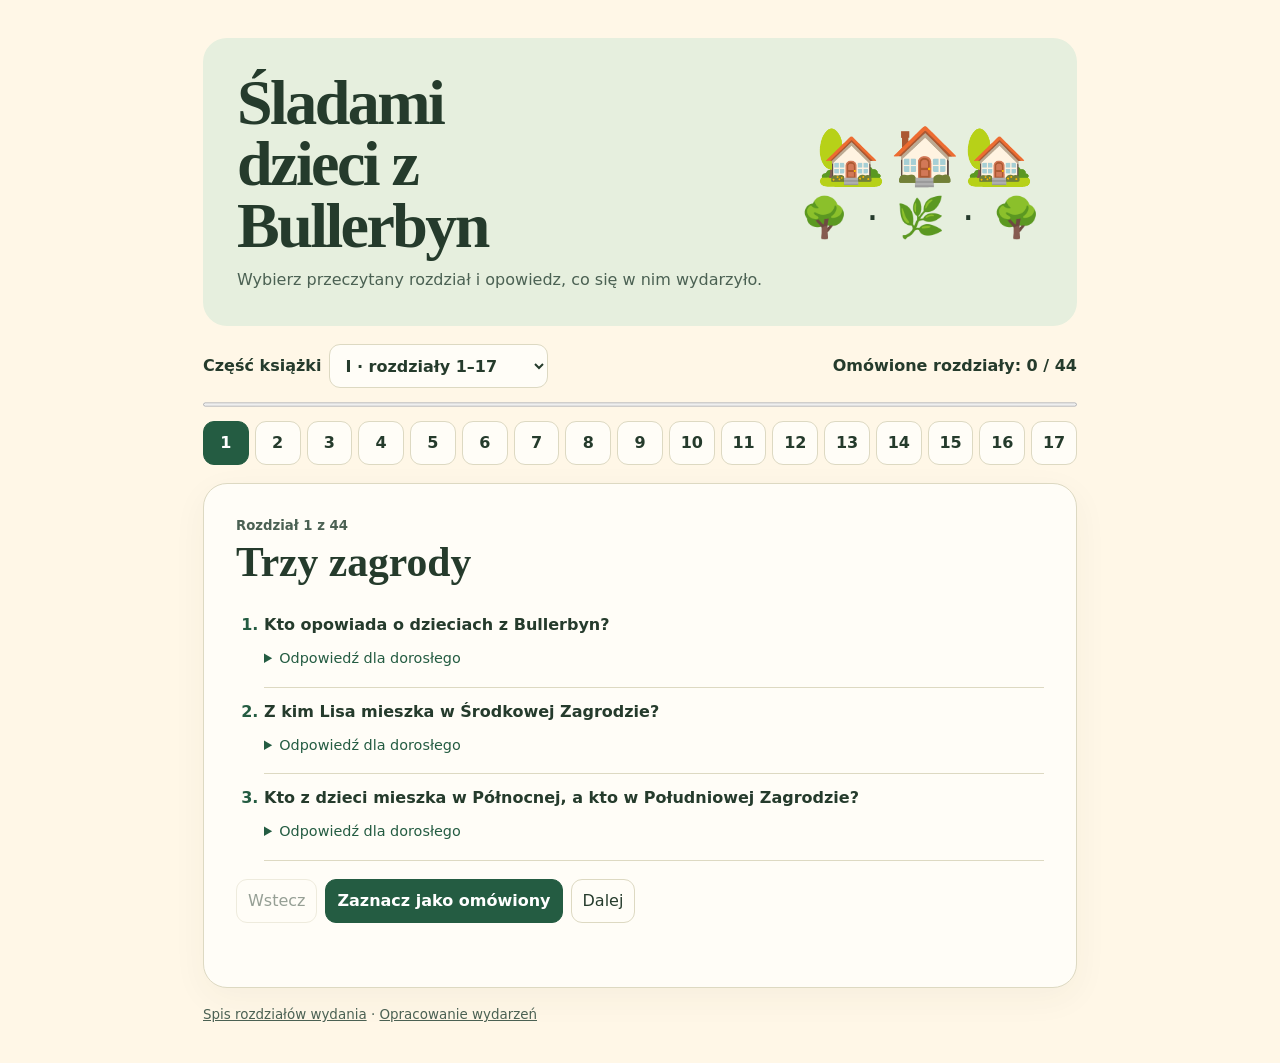
==== bullerbyn/index.html @ 6f66d0c6 "Add Bullerbyn reading quest for all 44 chapters" ====
<!doctype html>
<html lang="pl">
<head>
<meta charset="utf-8">
<meta name="viewport" content="width=device-width,initial-scale=1">
<meta name="theme-color" content="#fff7e7">
<title>Śladami dzieci z Bullerbyn</title>
<style>
:root{--ink:#253b2c;--muted:#4b6153;--paper:#fff7e7;--card:#fffdf7;--leaf:#245c42;--border:#ddd9c2}
*{box-sizing:border-box}body{margin:0;background:var(--paper);color:var(--ink);font:1rem/1.5 "DM Sans",system-ui,sans-serif}main{max-width:950px;margin:auto;padding:clamp(14px,4vw,38px)}
.hero{background:#e6efde;border-radius:24px;display:flex;justify-content:space-between;align-items:center;gap:20px;padding:clamp(18px,4vw,34px);overflow:hidden}
h1,h2,p{margin:0}h1{font:700 clamp(2rem,6vw,4rem)/.96 Georgia,serif;letter-spacing:-.04em;max-width:11ch}.hero p{margin-top:12px;color:var(--muted)}
.art{font-size:clamp(2rem,5vw,3.5rem);white-space:nowrap;line-height:1.3;text-align:center;letter-spacing:-.12em}.art span{display:block;font-size:.7em;letter-spacing:.06em}
.route{display:flex;align-items:center;justify-content:space-between;gap:12px;margin:18px 0 12px;flex-wrap:wrap}.route label{display:flex;align-items:center;gap:8px;font-weight:700}
button,select{font:inherit;color:inherit;border:1px solid var(--border);border-radius:11px;background:var(--card);min-height:44px;padding:6px 11px}button,summary{cursor:pointer}button:disabled{opacity:.48;cursor:default}
:focus-visible{outline:3px solid #a55028;outline-offset:3px}
progress{width:100%;display:block;height:9px;accent-color:var(--leaf)}
.map{display:grid;grid-template-columns:repeat(auto-fit,minmax(44px,1fr));gap:6px;margin:12px 0 18px}
.map button{padding:0;font-weight:700}.map button.done{background:#dcebd9}.map button[aria-current="step"]{background:var(--leaf);color:white;border-color:var(--leaf)}
.chapter{background:var(--card);border:1px solid var(--border);border-radius:24px;padding:clamp(16px,4vw,32px);box-shadow:0 10px 35px #4a40200c}
.kicker{font-size:.83rem;color:var(--muted);font-weight:750}h2{font:700 clamp(1.55rem,5vw,2.6rem)/1.13 Georgia,serif;margin-top:3px}
ol{padding-left:1.75rem;margin:15px 0 0}li{padding:12px 0;border-bottom:1px solid var(--border)}li::marker{font-weight:750;color:var(--leaf)}details{margin-top:6px}summary{color:var(--leaf);width:fit-content;font-size:.9rem;padding:5px 0}details p{background:#eef3e8;border-radius:9px;padding:8px 10px}
nav{display:flex;gap:8px;flex-wrap:wrap;margin-top:18px}.primary{background:var(--leaf);color:white;border-color:var(--leaf);font-weight:700}footer{margin-top:17px;font-size:.84rem;color:var(--muted)}footer a{color:inherit}.status{min-height:1.5em;margin-top:8px;color:var(--leaf)}
@media(max-width:440px){.art{display:none}nav button{flex:1}.route{align-items:flex-start}}
</style>
</head>
<body>
<main>
<header class="hero">
<div><h1>Śladami dzieci z Bullerbyn</h1><p>Wybierz przeczytany rozdział i opowiedz, co się w nim wydarzyło.</p></div>
<div class="art" aria-hidden="true">🏡 🏠 🏡<span>🌳 · 🌿 · 🌳</span></div>
</header>
<div class="route">
<label for="part">Część książki<select id="part"><option value="0">I · rozdziały 1–17</option><option value="1">II · rozdziały 18–32</option><option value="2">III · rozdziały 33–44</option></select></label>
<strong id="tally"></strong>
</div>
<progress id="progress" max="44" value="0" aria-label="Omówione rozdziały"></progress>
<div id="map" class="map" role="group" aria-label="Wybierz rozdział"></div>
<section class="chapter" aria-labelledby="title">
<p class="kicker" id="label"></p>
<h2 id="title" tabindex="-1"></h2>
<ol id="questions"></ol>
<nav aria-label="Przejdź do rozdziału">
<button type="button" id="prev">Wstecz</button>
<button type="button" id="mark" class="primary"></button>
<button type="button" id="next">Dalej</button>
</nav>
<p class="status" id="status" role="status"></p>
</section>
<footer><a href="https://lubimyczytac.pl/ksiazka/209271/dzieci-z-bullerbyn">Spis rozdziałów wydania</a> · <a href="https://www.bryk.pl/lektury/astrid-lindgren/dzieci-z-bullerbyn.streszczenie-szczegolowe">Opracowanie wydarzeń</a></footer>
</main>
<script id="chapter-data" type="application/json">[
 [
  "Trzy zagrody",
  "Kto opowiada o dzieciach z Bullerbyn?",
  "Lisa.",
  "Z kim Lisa mieszka w Środkowej Zagrodzie?",
  "Z rodzicami i braćmi, Lassem i Bossem.",
  "Kto z dzieci mieszka w Północnej, a kto w Południowej Zagrodzie?",
  "W Północnej mieszkają Britta i Anna, a w Południowej Olle."
 ],
 [
  "Kłopoty z braćmi",
  "Dlaczego Lisie trudno było zasnąć albo poczytać we wspólnym pokoju?",
  "Bracia woleli się bawić albo gasili światło, żeby opowiadać straszne historie.",
  "Jak bracia sprawili, że krzesło wyglądało, jakby ruszało się samo?",
  "Przywiązali do niego nitkę i za nią ciągnęli.",
  "Jak można było dostać się z domu Lisy do Ollego bez schodzenia na ziemię?",
  "Po gałęziach lipy."
 ],
 [
  "Urodzinowa niespodzianka",
  "Ile lat skończyła Lisa?",
  "Osiem.",
  "Dlaczego na początku urodzin zrobiło jej się przykro?",
  "Wydawało jej się, że nie dostała prezentu.",
  "Co tata pokazał Lisie i dlaczego ten prezent był dla niej ważny?",
  "Własny pokój. Wcześniej dzieliła pokój z braćmi."
 ],
 [
  "Poczta między oknami",
  "Co Lisa dostała od Anny i Britty?",
  "Książkę z bajkami.",
  "Jak dziewczynki przesyłały sobie wiadomości między oknami?",
  "W pudełku po cygarach przesuwanym po sznurku.",
  "Co oznaczały trzy błyski latarki?",
  "Żeby przyjść, bo druga osoba ma coś ważnego do powiedzenia."
 ],
 [
  "Początek wakacji",
  "Dokąd dzieci z Bullerbyn chodziły do szkoły?",
  "Do Wielkiej Wsi.",
  "Jak uczniowie przystroili salę na zakończenie roku?",
  "Roślinami i chorągiewkami.",
  "Po co na zakończenie roku przyszli rodzice?",
  "Żeby zobaczyć i usłyszeć, czego dzieci nauczyły się w szkole."
 ],
 [
  "Kocięta u Kristin",
  "Jaką pracę dzieci wykonywały przy rzepie?",
  "Wyrywały chwasty.",
  "Dlaczego dzieci schroniły się u Kristin?",
  "Zaskoczyła je burza.",
  "Jakiego kotka zabrała Lisa do domu?",
  "Mruczka."
 ],
 [
  "Pies Ollego",
  "Do kogo należał Svipp, zanim zamieszkał z Ollem?",
  "Do szewca Grzecznego.",
  "Co Olle robił, żeby pies mu zaufał?",
  "Odwiedzał go, przynosił mu kości, a później karmił go i wyprowadzał.",
  "Jak to się stało, że Svipp został u Ollego na stałe?",
  "Tata Ollego odkupił psa od szewca."
 ],
 [
  "Zwierzęta i dziadziuś",
  "Jakimi zwierzętami opiekowała się Lisa?",
  "Królikami.",
  "Dlaczego Albert dostał później imię Albertyna?",
  "Okazało się, że jest kurą.",
  "Co dzieci robiły dla dziadziusia podczas odwiedzin?",
  "Czytały mu gazety."
 ],
 [
  "Poziomki i mapa",
  "Co dziewczynki odkryły na przejażdżce?",
  "Miejsce, w którym rosło dużo poziomek.",
  "Gdzie chłopcy zrobili sobie tajne kryjówki?",
  "W sianie.",
  "Jak Lisa przypadkiem zdobyła wskazówkę prowadzącą do kryjówek?",
  "Zobaczyła mapę przesyłaną po sznurku i ją przechwyciła."
 ],
 [
  "Noc w sianie",
  "Co dziewczynki zabrały na noc do stogu?",
  "Okrycia i kanapki.",
  "Kto wydawał odgłosy, które przestraszyły dziewczynki?",
  "Chłopcy, którzy robili im kawał.",
  "Dlaczego dzieci wcześniej niż planowały wróciły do domów?",
  "Rano zmarzły. Ogrzały się i wróciły do własnych łóżek."
 ],
 [
  "Plan ucieczki",
  "Czyja opowieść podsunęła Annie i Lisie pomysł ucieczki?",
  "Opowieść dziadziusia o jego ucieczce w dzieciństwie.",
  "Jak Anna miała obudzić Lisę?",
  "Pociągnąć za sznurek przywiązany do palca u nogi Lisy.",
  "Kto naprawdę pociągnął za sznurek i co w tym czasie robiła Anna?",
  "Pociągnęli chłopcy. Anna wciąż spała."
 ],
 [
  "Pokoik w skale",
  "Gdzie dziewczynki urządziły pokoik?",
  "W szczelinie między skałami, na pastwisku.",
  "Czego użyły do urządzenia pokoiku?",
  "Na przykład kawałków dywanów, starej chusty i skrzynek po cukrze.",
  "W kogo bawiły się dziewczynki w swoim pokoiku?",
  "Britta była panią domu, Lisa udawała Agatę, a Anna dziecko."
 ],
 [
  "Śladami chłopców",
  "Kto pomógł dziewczynkom znaleźć chłopców i na czyj trop wpadł?",
  "Pies Svipp odnalazł Ollego.",
  "Z czego chłopcy zbudowali szałas?",
  "Z gałęzi i końskiej derki.",
  "Co zrobiły dziewczynki, kiedy odkryły zabawę chłopców?",
  "Dołączyły do niej, dostały własne przydomki i bawiły się razem z chłopcami."
 ],
 [
  "Powrót do szkoły",
  "Dlaczego dzieci z Bullerbyn musiały wcześnie wychodzić z domu?",
  "Szkoła była w innej wsi, a dzieci szły tam pieszo.",
  "Dlaczego pewnego dnia w szkole nie było lekcji?",
  "Nauczycielka zachorowała.",
  "Jak dzieci pomogły chorej nauczycielce?",
  "Rozpaliły ogień i przygotowały obiad. Odwiedziły ją też następnego dnia."
 ],
 [
  "Przebieranki na strychu",
  "Skąd dziewczynki wzięły stroje do przebieranek?",
  "Ze strychu, gdzie leżały stare ubrania.",
  "W co przebrała się Britta?",
  "W męskie ubrania.",
  "Komu przebrane dzieci urządziły przedstawienie?",
  "Dziadziusiowi."
 ],
 [
  "Śnieg odcina drogę",
  "Dlaczego dzieci postanowiły wrócić do domu mimo śnieżycy?",
  "Bały się, że rodzice będą się niepokoić.",
  "U kogo zatrzymały się, gdy nie mogły iść dalej?",
  "U szewca Grzecznego.",
  "Kto pomógł im wrócić do Bullerbyn?",
  "Rodzice przyjechali po nie z pługiem śnieżnym."
 ],
 [
  "Przedświąteczne przygotowania",
  "Co nauczycielka podarowała dzieciom przed przerwą świąteczną?",
  "Książki z bajkami.",
  "Po co dzieci kupiły kolorowy papier?",
  "Żeby zrobić ozdoby na choinkę.",
  "Co dzieci zbudowały ze śniegu?",
  "Śnieżną latarnię."
 ],
 [
  "Nowa mieszkanka",
  "Czyim dziadkiem był dziadziuś?",
  "Anny i Britty.",
  "Kto oprócz rodziny Lisy mieszkał i pracował w Środkowej Zagrodzie?",
  "Agata i Oskar.",
  "Dlaczego w Bullerbyn było już siedmioro dzieci?",
  "Ollemu urodziła się siostra."
 ],
 [
  "Gwiazdka w zagrodach",
  "Co trzeba było odgadnąć, żeby wygrać wielki piernik?",
  "Ile ziaren grochu jest w butelce.",
  "Kto wygrał konkurs?",
  "Dziadziuś.",
  "Komu dzieci zaniosły małą choinkę i słodycze?",
  "Kristin z Zagajnika."
 ],
 [
  "Wyścig po śniegu",
  "Do czego zwykle służyły sanie, które wyciągnął Lasse?",
  "Do wożenia drewna.",
  "W co zamieniły się sanie w wyobraźni dzieci?",
  "W okręty.",
  "Co stało się z saniami chłopców podczas wyścigu?",
  "Wpadły w zaspę, a Lasse nabił sobie guza."
 ],
 [
  "Czekanie na Nowy Rok",
  "Do której godziny dzieci chciały nie zasnąć i dlaczego?",
  "Do północy, żeby powitać Nowy Rok.",
  "Z czego dzieci wróżyły i jaki kształt ucieszył Lisę?",
  "Z ołowiu. Lisa zobaczyła kształt przypominający rower.",
  "Kto zasnął przed północą?",
  "Bosse."
 ],
 [
  "W odwiedzinach u cioci Jenny",
  "Czym rodziny pojechały do cioci Jenny?",
  "Saniami.",
  "Kto grał czarownicę i co udawało jej piec?",
  "Nina. Piecem w zabawie była skrzynia.",
  "Jaką zabawkę dziewczynki podziwiały u córek cioci?",
  "Domek dla lalek."
 ],
 [
  "Wypadek na lodzie",
  "Dlaczego w lodzie był wycięty przerębel?",
  "Dorośli wycinali lód do lodowni.",
  "Dlaczego Lasse wpadł do wody?",
  "Ślizgał się zbyt blisko przerębla.",
  "Jak dzieci wyciągnęły Lassego?",
  "Położyły się na lodzie i trzymały się nawzajem. Bosse sięgnął po rękę Lassego."
 ],
 [
  "Żarty w szkole",
  "Jaka zabawka rozśmieszyła klasę, gdy zakwiczała?",
  "Dmuchana świnka.",
  "Kogo pani poprosiła o zastąpienie jej w klasie?",
  "Brittę.",
  "Jak dzieci próbowały przekonać panią w prima aprilis, że zaspała?",
  "Przyszły bardzo wcześnie i przestawiły szkolny zegar."
 ],
 [
  "Wielkanocne zwyczaje",
  "Jakiego psikusa dzieci robiły sobie nawzajem za pomocą karteczek?",
  "Przypinały sobie do pleców kartki ze śmiesznymi napisami.",
  "Za kogo przebrały się w Wielki Czwartek?",
  "Za Baby Jagi.",
  "Na czym polegał konkurs z jajkami i kto wygrał?",
  "Trzeba było zjeść jak najwięcej jajek na twardo. Wygrał Bosse."
 ],
 [
  "Zakupy z pamięci",
  "Dlaczego Lisa nie zapisała listy zakupów?",
  "Nie znalazła ołówka i uznała, że zapamięta zakupy.",
  "Co dziewczynki robiły po drodze, żeby zapamiętać zakupy?",
  "Powtarzały listę i ułożyły piosenkę.",
  "Dlaczego kilka razy wracały do sklepu?",
  "Po drodze przypominały sobie kolejne rzeczy, których nie kupiły."
 ],
 [
  "Nocne spotkanie z Wodnikiem",
  "Kto opowiedział dzieciom o Wodniku?",
  "Młynarz Jan.",
  "Dlaczego dzieci wybrały się do młyna nocą?",
  "Chciały zobaczyć Wodnika, który według opowieści grał w nocy.",
  "Kto naprawdę grał i na czym?",
  "Lasse grał na grzebieniu."
 ],
 [
  "Mała Kerstin",
  "Jak Olle mówił o siostrzyczce, gdy pozostałym dzieciom wydawała się pomarszczona?",
  "Uważał, że jest najpiękniejsza.",
  "Podczas jakiej uroczystości dzieci zmieniły zdanie o dziewczynce?",
  "Podczas jej chrzcin.",
  "Jak Anna i Lisa opiekowały się małą Kerstin?",
  "Między innymi wykąpały ją, zmieniły pieluszkę i zabrały na spacer."
 ],
 [
  "Pomysły na deszcz",
  "Co Lisa upiekła, kiedy nudziła się w domu?",
  "Ciasto.",
  "Co mama zaproponowała Lisie do pomalowania?",
  "Stół na werandzie.",
  "Jaką wiadomość dzieci znalazły na strychu?",
  "Kartkę o perłach ukrytych na wyspie."
 ],
 [
  "Skarb na wyspie",
  "Gdzie dziewczynki znalazły puszkę?",
  "Pod stosem kamieni na wyspie.",
  "Co było w puszce zamiast pereł?",
  "Kartka z żartem chłopców.",
  "Jak dziewczynki odwróciły żart?",
  "Włożyły do puszki baranie bobki i zostawiły wiadomość, że to prawdziwe perły."
 ],
 [
  "Jak sprawić komuś radość",
  "Co zainspirowało Lisę i Annę do robienia innym przyjemności?",
  "Słowa nauczycielki.",
  "Dlaczego Agacie sprawiłoby przyjemność, gdyby dziewczynki wyszły z kuchni?",
  "Myła podłogę i nie chciała, żeby deptały po mokrej.",
  "Komu w końcu zrobiły przyjemność i jakie dały prezenty?",
  "Chorej koleżance Marcie. Lisa dała lalkę, a Anna książkę z bajkami."
 ],
 [
  "Osiemdziesiąte urodziny",
  "Ile lat skończył dziadziuś?",
  "Osiemdziesiąt.",
  "Jak dzieci pomogły mu poznać życzenia przysłane pocztą?",
  "Przeczytały mu je na głos.",
  "Co dziewczynki postanowiły w sprawie swojej przyszłości w Bullerbyn?",
  "Że zostaną w Bullerbyn także jako dorosłe."
 ],
 [
  "Goście w Bullerbyn",
  "Kto przyjechał do Bullerbyn w odwiedziny?",
  "Elegancka pani i jej córka Monika.",
  "Co Lasse robił przed gośćmi i w co przy tym zahaczył?",
  "Chodził na szczudłach i zahaczył o wiadro z karmą dla świń.",
  "Co Monika podarowała Lisie na pożegnanie?",
  "Broszkę z czerwonych koralików."
 ],
 [
  "Jagnię Lisy",
  "Dlaczego jagnię potrzebowało pomocy Lisy?",
  "Jego mama nie miała mleka.",
  "Czym Lisa je karmiła na początku?",
  "Mlekiem z butelki Kerstin.",
  "Jak Pontus reagował, gdy widział Lisę na pastwisku?",
  "Przybiegał do niej."
 ],
 [
  "Baranek w klasie",
  "Dlaczego Lisa chciała zabrać Pontusa do szkoły?",
  "Bracia twierdzili, że baranka nie da się tam zabrać. Lisa chciała pokazać, że można.",
  "Jak Lisa wyjaśniła nauczycielce obecność Pontusa?",
  "Miał być przykładem zwierzęcia hodowlanego na lekcji.",
  "Co Pontus zrobił po wyjściu ze szkoły?",
  "Rzucił się do biegu."
 ],
 [
  "Długa droga do domu",
  "Dla kogo dziewczynki kupiły cukierki ślazowe?",
  "Dla dziadziusia.",
  "Co znalazł Bosse i na co to wydał?",
  "Znalazł koronę i kupił cukierki dla wszystkich.",
  "Jakie przygody sprawiły, że dzieci tak późno wróciły?",
  "Na przykład zakupy, zabawa w wodzie u szewca i zaglądanie do ptasiego gniazda."
 ],
 [
  "Ząb Ollego",
  "Dlaczego Olle nie chciał sam wyrwać zęba?",
  "Bał się.",
  "W jaki sposób Lasse wyciągnął ząb, gdy Olle spał?",
  "Pociągnął za nitkę przywiązaną do zęba.",
  "Gdzie Lasse zawiesił ząb?",
  "Na lampie."
 ],
 [
  "Księżniczki nad strumykiem",
  "Gdzie Lisa i Anna lubiły się bawić?",
  "W parowie, wśród kwiatów nad strumykiem.",
  "Kogo udawały dziewczynki?",
  "Księżniczki Śnieżynkę i Sasankę.",
  "Dlaczego próbowały pocałować żabę i jak to się skończyło?",
  "Chciały sprawdzić, czy zmieni się w księcia. Żaba uciekła."
 ],
 [
  "Tajemnicza skrzynia",
  "Co chłopcy schowali w Skrzyni Mędrców?",
  "Swoje mleczne zęby.",
  "Gdzie ukryły się dziewczynki, gdy chłopcy wrócili?",
  "Na strychu.",
  "Co dziewczynki dołożyły do skrzyni dla żartu?",
  "Starą sztuczną szczękę Agaty."
 ],
 [
  "Ucieczka przed baranem",
  "Gdzie dzieci schroniły się przed burzą?",
  "W Grzmiącej Jamie.",
  "Jakie zwierzę przestraszyło dzieci na wyspie?",
  "Baran Ulryk.",
  "Jak Lasse wydostał się z szopy, do której wbiegł za nim baran?",
  "Przez otwór w dachu."
 ],
 [
  "Święto letniej nocy",
  "Wokół czego mieszkańcy tańczyli w noc świętojańską?",
  "Wokół drewnianego słupa przystrojonego kwiatami.",
  "Co dziewczynki miały zrobić w milczeniu podczas wróżby?",
  "Przejść przez dziewięć płotów.",
  "Po co Lisa włożyła zioła pod poduszkę?",
  "Chciała, żeby przyśnił jej się przyszły mąż."
 ],
 [
  "Handel wiśniami",
  "Skąd Lasse wziął pomysł na sprzedaż wiśni?",
  "Z gazety, w której przeczytał o cenie wiśni w Sztokholmie.",
  "Dlaczego dzieci przeniosły swoje stoisko na zakręt?",
  "Na zakręcie kierowcy jechali wolniej i łatwiej mogli zauważyć stoisko.",
  "Jak Lasse podzielił zarobione pieniądze?",
  "Po równo między dzieci."
 ],
 [
  "Dwie opiekunki",
  "Kim Lisa i Anna miały się opiekować?",
  "Kerstin, młodszą siostrą Ollego.",
  "Co Kerstin zrobiła, gdy dziewczynki przestały ją zatrzymywać w wózku?",
  "Między innymi weszła do rowu z wodą.",
  "Jaka przygoda z pastą do butów sprawiła, że dziewczynki zwątpiły w swoje umiejętności?",
  "Kerstin umazała się czarną pastą i bardzo krzyczała, gdy próbowały ją umyć."
 ],
 [
  "Wyprawa na raki",
  "Z kim dzieci wyruszyły łowić raki?",
  "Z ojcami.",
  "Jak spędziły wieczór nad jeziorem?",
  "Siedziały przy ognisku i słuchały opowieści.",
  "Co dzieci znalazły w koszach rano?",
  "Dużo raków."
 ]
]</script>
<script>
'use strict';
const el = id => document.getElementById(id);
const chapters = JSON.parse(el('chapter-data').textContent);
const starts = [0,17,32,44];
const key = 'bullerbyn-reading-quest-v1';
let selected = 0;
let done = new Set();
try {
  const saved = JSON.parse(localStorage.getItem(key));
  if (saved && Number.isInteger(saved.selected) && chapters[saved.selected]) selected = saved.selected;
  if (Array.isArray(saved?.done)) done = new Set(saved.done.filter(i => Number.isInteger(i) && chapters[i]));
} catch {}

function save() {
  try { localStorage.setItem(key,JSON.stringify({selected,done:[...done]})); } catch {}
}

function renderProgress() {
  el('tally').textContent = 'Omówione rozdziały: ' + done.size + ' / ' + chapters.length;
  el('progress').value = done.size;
  el('mark').textContent = done.has(selected) ? 'Cofnij oznaczenie' : 'Zaznacz jako omówiony';
  for (const button of el('map').children) {
    const index = Number(button.dataset.index);
    button.classList.toggle('done',done.has(index));
    button.textContent = (done.has(index) ? '✓ ' : '') + (index + 1);
    button.setAttribute('aria-label','Rozdział ' + (index + 1) + (done.has(index) ? ', omówiony' : ''));
  }
}

function render(focus=false) {
  const part = selected < starts[1] ? 0 : selected < starts[2] ? 1 : 2;
  el('part').value = String(part);
  el('map').replaceChildren();
  for (let i=starts[part];i<starts[part+1];i++) {
    const button = document.createElement('button');
    button.type = 'button';
    button.dataset.index = i;
    if (i===selected) button.setAttribute('aria-current','step');
    button.addEventListener('click',()=>openChapter(i));
    el('map').append(button);
  }
  const chapter = chapters[selected];
  el('title').textContent = chapter[0];
  el('label').textContent = 'Rozdział ' + (selected+1) + ' z ' + chapters.length;
  el('questions').replaceChildren();
  for (let i=1;i<chapter.length;i+=2) {
    const item = document.createElement('li');
    const prompt = document.createElement('strong');
    prompt.textContent = chapter[i];
    const details = document.createElement('details');
    const summary = document.createElement('summary');
    summary.textContent = 'Odpowiedź dla dorosłego';
    const answer = document.createElement('p');
    answer.textContent = chapter[i+1];
    details.append(summary,answer);
    item.append(prompt,details);
    el('questions').append(item);
  }
  el('prev').disabled = selected===0;
  el('next').disabled = selected===chapters.length-1;
  el('status').textContent = '';
  renderProgress();
  if (focus) el('title').focus();
}

function openChapter(index) {
  if (!chapters[index]) return;
  selected = index;
  save();
  render(true);
}

el('part').addEventListener('change',event=>openChapter(starts[Number(event.target.value)]));
el('prev').addEventListener('click',()=>openChapter(selected-1));
el('next').addEventListener('click',()=>openChapter(selected+1));
el('mark').addEventListener('click',()=>{
  if (done.has(selected)) {
    done.delete(selected);
    el('status').textContent = 'Cofnięto oznaczenie rozdziału.';
  } else {
    done.add(selected);
    el('status').textContent = done.size===chapters.length ? 'Meta! Cała książka omówiona.' : 'Rozdział omówiony.';
  }
  save();
  renderProgress();
});
render();
</script>
</body>
</html>
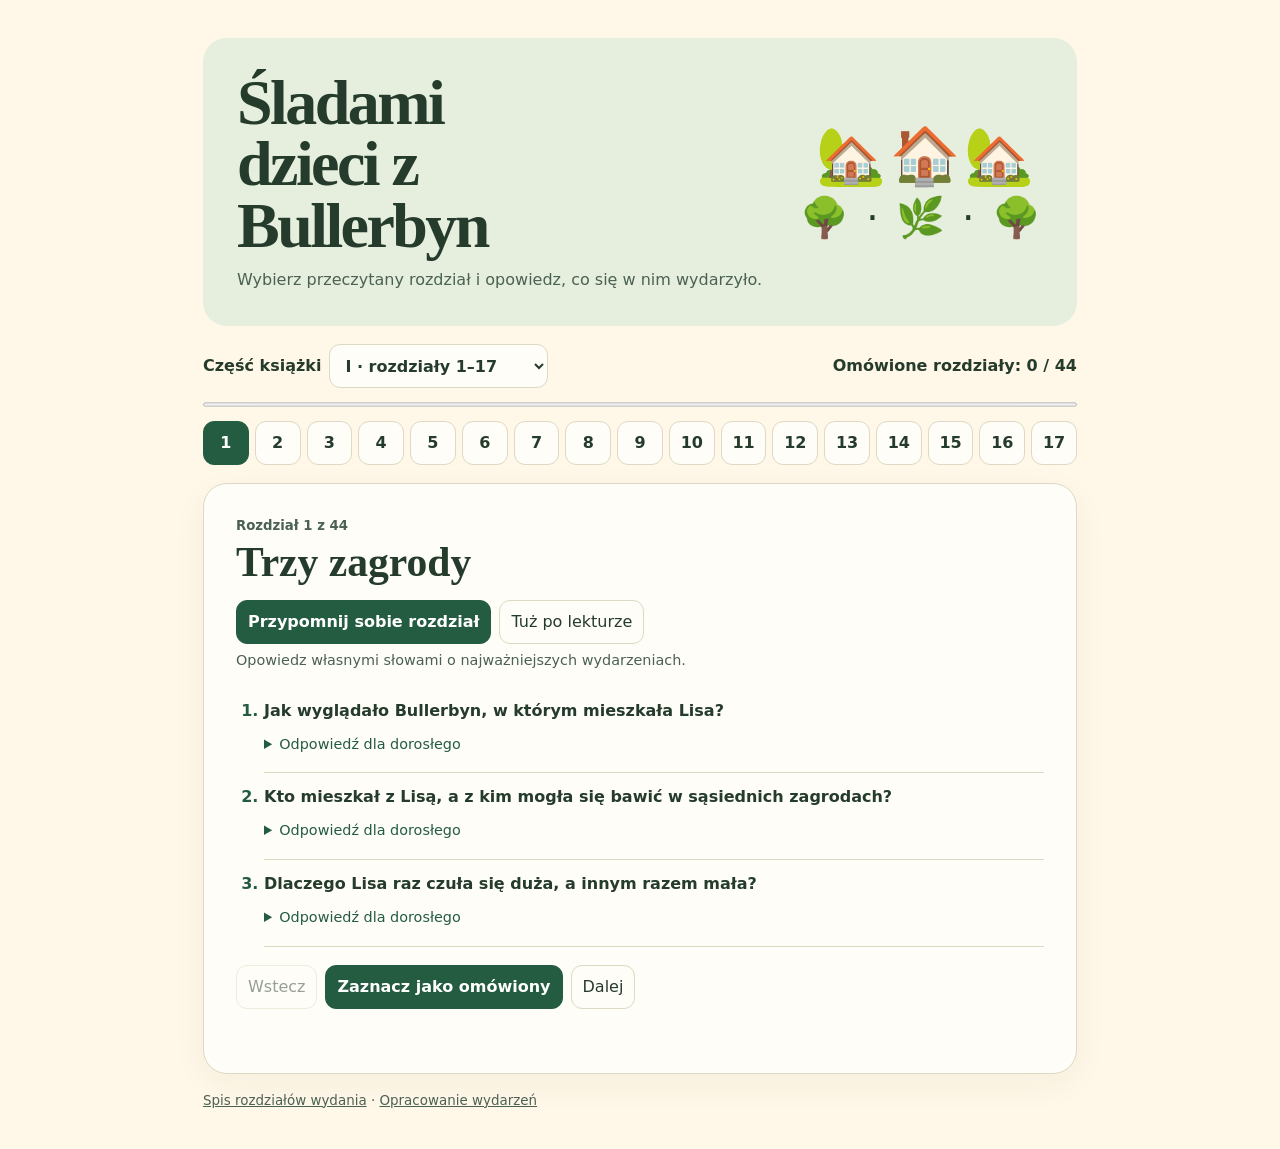
==== commit f1a3552b: "Add chapter recall questions alongside original reading questions" ====
--- a/bullerbyn/index.html
+++ b/bullerbyn/index.html
@@ -14,6 +14,7 @@
 .route{display:flex;align-items:center;justify-content:space-between;gap:12px;margin:18px 0 12px;flex-wrap:wrap}.route label{display:flex;align-items:center;gap:8px;font-weight:700}
 button,select{font:inherit;color:inherit;border:1px solid var(--border);border-radius:11px;background:var(--card);min-height:44px;padding:6px 11px}button,summary{cursor:pointer}button:disabled{opacity:.48;cursor:default}
 :focus-visible{outline:3px solid #a55028;outline-offset:3px}
+.mode{display:flex;align-items:center;gap:8px;flex-wrap:wrap;margin-top:14px}.mode button[aria-pressed="true"]{background:var(--leaf);color:white;border-color:var(--leaf);font-weight:700}.mode-note{color:var(--muted);font-size:.9rem;margin-top:6px}
 progress{width:100%;display:block;height:9px;accent-color:var(--leaf)}
 .map{display:grid;grid-template-columns:repeat(auto-fit,minmax(44px,1fr));gap:6px;margin:12px 0 18px}
 .map button{padding:0;font-weight:700}.map button.done{background:#dcebd9}.map button[aria-current="step"]{background:var(--leaf);color:white;border-color:var(--leaf)}
@@ -39,6 +40,11 @@
 <section class="chapter" aria-labelledby="title">
 <p class="kicker" id="label"></p>
 <h2 id="title" tabindex="-1"></h2>
+<div class="mode" role="group" aria-label="Rodzaj pytań">
+<button type="button" id="recall" aria-pressed="true">Przypomnij sobie rozdział</button>
+<button type="button" id="details" aria-pressed="false">Tuż po lekturze</button>
+</div>
+<p class="mode-note" id="mode-note"></p>
 <ol id="questions"></ol>
 <nav aria-label="Przejdź do rozdziału">
 <button type="button" id="prev">Wstecz</button>
@@ -447,22 +453,379 @@
   "Dużo raków."
  ]
 ]</script>
+<script id="recall-data" type="application/json">[
+ [
+  "Jak wyglądało Bullerbyn, w którym mieszkała Lisa?",
+  "To mała wieś z trzema zagrodami: Północną, Środkową i Południową.",
+  "Kto mieszkał z Lisą, a z kim mogła się bawić w sąsiednich zagrodach?",
+  "W domu miała dwóch braci, Lassego i Bossego. Obok mieszkali Anna, Britta i Olle.",
+  "Dlaczego Lisa raz czuła się duża, a innym razem mała?",
+  "Mama uważała ją za dość dużą, by pomagać w domu, a bracia za małą, by dołączyć do ich zabawy."
+ ],
+ [
+  "Dlaczego życie w jednym pokoju z braćmi bywało dla Lisy męczące?",
+  "Mieli inne pomysły na spędzanie wieczoru, a bracia często stawiali na swoim.",
+  "Jak bracia próbowali nastraszyć Lisę?",
+  "Opowiadali o duchach i sprawiali, że zwykłe rzeczy wyglądały jak ich sprawka.",
+  "Czy bracia i Lisa zawsze się kłócili? Opowiedz, co robili razem.",
+  "Potrafili też wspólnie się bawić i odwiedzać Ollego."
+ ],
+ [
+  "Jak zmieniał się nastrój Lisy w urodzinowy poranek?",
+  "Najpierw było jej przykro, bo wydawało się, że nie dostała prezentu. Potem bardzo się ucieszyła.",
+  "Na czym polegała niespodzianka przygotowana przez rodzinę?",
+  "Rodzina urządziła dla niej własny pokój, a tata ją tam zaprowadził.",
+  "Co ten prezent zmieniał w codziennym życiu Lisy?",
+  "Mogła mieć miejsce tylko dla siebie i przestała dzielić pokój z braćmi."
+ ],
+ [
+  "Jak Lisa spędziła urodzinowe popołudnie z przyjaciółmi?",
+  "Przyszli do niej z prezentami, jedli tort i wspólnie się bawili.",
+  "Co zauważyły dziewczynki, patrząc przez okna swoich pokoi?",
+  "Okna były naprzeciwko siebie, więc mogły się porozumiewać bez wychodzenia z domu.",
+  "Jaki wspólny pomysł na kontakt wymyśliły dzięki nowemu pokojowi Lisy?",
+  "Zrobiły pocztę na sznurku, a zimą dawały sobie znaki światłem."
+ ],
+ [
+  "Jakie wydarzenie w szkole rozpoczynało wakacje?",
+  "Uroczyste zakończenie roku szkolnego.",
+  "Jak uczniowie przygotowali się do tej uroczystości?",
+  "Udekorowali salę i przygotowali to, co mieli pokazać rodzicom.",
+  "Co dzieci pokazywały rodzicom i dlaczego ten dzień różnił się od zwykłych lekcji?",
+  "Pokazywały, czego się nauczyły. Rodzice byli gośćmi, a po uroczystości zaczynały się wakacje."
+ ],
+ [
+  "Czym dzieci zajmowały się na grządkach i jak umilały sobie pracę?",
+  "Plewiły rzepę, opowiadały sobie historie i wymyślały własne języki.",
+  "Co przerwało ich zajęcie i dokąd wtedy poszły?",
+  "Złapała je burza, więc schroniły się u Kristin.",
+  "Z jaką niespodzianką wróciły do domu po tej wizycie?",
+  "Z kociętami, które zobaczyły u Kristin."
+ ],
+ [
+  "Jak żył Svipp, zanim zaprzyjaźnił się z Ollem?",
+  "Był trzymany na łańcuchu i szewc o niego nie dbał.",
+  "Jak Olle stopniowo zdobył jego zaufanie?",
+  "Regularnie go odwiedzał, przynosił jedzenie i później się nim zajmował.",
+  "Co się zmieniło dla psa na końcu tej historii?",
+  "Tata Ollego go odkupił i pies zamieszkał z Ollem."
+ ],
+ [
+  "Opowiedz o jednym zwierzęciu z tej części i o dziecku, które się nim interesowało.",
+  "Na przykład Lisa opiekowała się królikami, Bosse miał kurę, a Lasse próbował hodować szczury.",
+  "Kogo odwiedzały dzieci, kiedy chciały posłuchać historii z dawnych lat?",
+  "Dziadziusia Anny i Britty.",
+  "Jak dzieci i dziadziuś umilali sobie wspólny czas?",
+  "Dzieci czytały mu gazety, a on opowiadał historie i częstował je smakołykami."
+ ],
+ [
+  "Jaką tajemnicę miały dziewczynki, a jaką chłopcy?",
+  "Dziewczynki znały miejsce pełne poziomek, a chłopcy zrobili kryjówki w sianie.",
+  "Jak dziewczynki odkryły sekret chłopców?",
+  "Lisa zdobyła mapę, dzięki której trafiły do kryjówek.",
+  "Czy po tej przygodzie chłopcy poznali cały sekret dziewczynek?",
+  "Nie. Dziewczynki zachowały dla siebie miejsce, gdzie poziomek było najwięcej."
+ ],
+ [
+  "Na jaką letnią przygodę zdecydowały się dzieci?",
+  "Postanowiły przenocować w stogach siana.",
+  "Co sprawiło, że noc była bardziej straszna, niż się spodziewały?",
+  "Było ciemno, słychać było różne odgłosy, a chłopcy robili dziewczynkom kawał.",
+  "Jak zakończyła się nocna przygoda?",
+  "Rano dzieci zmarzły, poszły się ogrzać i wróciły do swoich łóżek."
+ ],
+ [
+  "Skąd Lisa i Anna wzięły pomysł na ucieczkę?",
+  "Z opowieści dziadziusia o tym, jak sam uciekł w dzieciństwie.",
+  "Co dziewczynki przygotowały, żeby nie zaspać?",
+  "Umówiły się na budzenie sznurkiem i próbowały nie zasnąć dzięki gałązkom pod poduszką.",
+  "Dlaczego z ich planu ostatecznie nic nie wyszło?",
+  "Obie zasnęły, a Lisę obudzili chłopcy, nie Anna."
+ ],
+ [
+  "Co dziewczynki urządziły na pastwisku?",
+  "Własny pokoik do zabawy w szczelinie skalnej.",
+  "Jak się w nim bawiły?",
+  "Umeblowały go znalezionymi rzeczami i odgrywały życie domowe.",
+  "Co zrobiły dzieci, gdy chłopcy odkryli pokoik i zaczęli żartować?",
+  "Zostawiły zabawę w dom i poszły razem grać w piłkę."
+ ],
+ [
+  "Dlaczego dziewczynki zaczęły śledzić chłopców?",
+  "Chłopcy znikali i zachowywali się tak, jakby coś ukrywali.",
+  "Kto im pomógł i co dzięki temu znalazły?",
+  "Pies Svipp odnalazł Ollego, a dziewczynki odkryły szałas chłopców.",
+  "Jak skończyła się zabawa w tajemnice?",
+  "Chłopcy zgodzili się, by dziewczynki dołączyły do ich zabawy."
+ ],
+ [
+  "Jak wyglądała droga dzieci do szkoły po wakacjach?",
+  "Wstawały wcześnie i szły pieszo do Wielkiej Wsi, zabierając coś do jedzenia.",
+  "Dlaczego pewnego dnia zastały w szkole inną sytuację niż zwykle?",
+  "Nauczycielka była chora, a wiadomość o odwołanych lekcjach nie dotarła do Bullerbyn.",
+  "Co dzieci zrobiły, kiedy zobaczyły, że pani potrzebuje pomocy?",
+  "Zajęły się nią, rozpaliły ogień i przygotowały posiłek."
+ ],
+ [
+  "Co dzieci wymyśliły, kiedy dorośli wybrali się na przyjęcie?",
+  "Urządziły przebieranki i założyły stare ubrania dorosłych.",
+  "Co odkryły dziewczynki, kiedy poszły do Ollego?",
+  "Chłopcy też się przebrali.",
+  "Jak dzieci wykorzystały swoje stroje, żeby rozbawić dziadziusia?",
+  "Urządziły dla niego przedstawienie."
+ ],
+ [
+  "Dlaczego śnieg najpierw ucieszył dzieci, a potem stał się problemem?",
+  "Najpierw mogły się bawić na śniegu, ale silny wiatr i zaspy utrudniły powrót ze szkoły.",
+  "Gdzie dzieci schroniły się, kiedy nie mogły iść dalej?",
+  "U szewca.",
+  "Jak cała przygoda się skończyła?",
+  "Rodzice przyjechali po dzieci i bezpiecznie zabrali je do domu."
+ ],
+ [
+  "Po czym dzieci poznały, że w szkole zaczyna się przerwa świąteczna?",
+  "W ostatnim dniu dostały książki, słuchały opowiadania i śpiewały świąteczne piosenki.",
+  "Jak przygotowywały się do świąt po powrocie ze szkoły?",
+  "Zrobiły między innymi śnieżną latarnię i przygotowały papierowe ozdoby.",
+  "Gdzie i z kim spędziły wieczór przed świętami?",
+  "Poszły do dziadziusia i robiły tam ozdoby."
+ ],
+ [
+  "Co zmieniło się w Bullerbyn od początku książki?",
+  "Ollemu urodziła się siostra i w wiosce było już siedmioro dzieci.",
+  "Kto w Środkowej Zagrodzie pomagał rodzinie Lisy w codziennych pracach?",
+  "Agata i Oskar.",
+  "Dlaczego dzieci z innych zagród też mówiły na dziadka Anny i Britty „dziadziuś”?",
+  "Był im bliski i traktowały go jak własnego dziadka."
+ ],
+ [
+  "Jak dzieci przygotowywały święta w Bullerbyn?",
+  "Między innymi piekły pierniki, przygotowywały prezenty i ubierały choinki.",
+  "Co połączyło pieczenie pierników ze świąteczną zabawą?",
+  "Wielki piernik był nagrodą w konkursie na odgadnięcie liczby ziaren. Wygrał dziadziuś.",
+  "Jak mieszkańcy spędzali wigilijny wieczór?",
+  "Jedli uroczystą kolację, wręczali prezenty, odwiedzali się, śpiewali i tańczyli."
+ ],
+ [
+  "Jak zwykłe sanie stały się zabawą dla całej wsi?",
+  "Dzieci zaczęły zjeżdżać, a ich ojcom tak się to spodobało, że też spróbowali.",
+  "Jak dzieci zmieniły zjeżdżanie w prawdziwą przygodę?",
+  "Urządziły wyścig i wyobraziły sobie, że sanie są okrętami.",
+  "Co zakończyło wyścig i zabawę na śniegu?",
+  "Chłopcy wpadli w zaspę, a zmarznięte i głodne dzieci wróciły do domów."
+ ],
+ [
+  "Co dzieci postanowiły zrobić w sylwestra?",
+  "Czuwać razem do północy i przywitać Nowy Rok.",
+  "Jaką zabawę na ten wieczór podsunął im dziadziuś?",
+  "Wróżenie z kształtów roztopionego ołowiu.",
+  "Czy wszystkim udało się doczekać Nowego Roku? Co się wydarzyło?",
+  "Bosse zasnął. Pozostałe dzieci dotrwały do północy i złożyły sobie życzenia."
+ ],
+ [
+  "Dokąd rodziny wybrały się w ferie i jak tam dotarły?",
+  "Pojechały saniami do cioci Jenny.",
+  "Jak dzieci zamieniły pokój u cioci w miejsce z bajki?",
+  "Udawały, że to las, Nina grała czarownicę, a skrzynia stała się jej piecem.",
+  "Jak dorośli dołączyli do zabawy podczas wizyty?",
+  "Bawili się razem z dziećmi w fanty i ciuciubabkę."
+ ],
+ [
+  "Dlaczego lód na jeziorze stał się niebezpieczny?",
+  "Dorośli wyrąbali w nim przerębel, żeby zebrać lód do lodowni.",
+  "Co zrobił Lasse, choć dzieci obiecały uważać?",
+  "Ślizgał się zbyt blisko otworu i wpadł do wody.",
+  "Jak pozostałe dzieci zareagowały, gdy Lasse potrzebował pomocy?",
+  "Wspólnie go wyciągnęły, a rękę podał mu Bosse."
+ ],
+ [
+  "Jak wyglądała nauka w szkole, skoro w okolicy mieszkało mało dzieci?",
+  "Wszystkie dzieci uczyły się razem pod opieką jednej nauczycielki.",
+  "Co zrobili chłopcy, gdy Britta miała zastępować panią?",
+  "Zaczęli hałasować, a potem za karę musieli zostać po lekcjach.",
+  "Jaki żart uczniowie przygotowali nauczycielce na prima aprilis?",
+  "Przyszli wcześniej i przestawili zegar, żeby pomyślała, że zaspała."
+ ],
+ [
+  "Jak dzieci bawiły się przed Wielkanocą z karteczkami i kostiumami?",
+  "Przypinały sobie kartki z żartami, a w Wielki Czwartek przebierały się za Baby Jagi.",
+  "Jakie zabawy z jajkami urządziły dzieci?",
+  "Malowały pisanki, jadły jajka na wyścigi i szukały jajek ze słodyczami.",
+  "Co dzieci robiły u dziadziusia pod koniec wielkanocnej zabawy?",
+  "Robiły kogel-mogel i słuchały, jak świętowano w jego dzieciństwie."
+ ],
+ [
+  "Po co Lisa i Anna poszły do Wielkiej Wsi?",
+  "Miały zrobić zakupy dla swoich domów i innych mieszkańców.",
+  "Dlaczego proste zakupy zmieniły się w długą wyprawę?",
+  "Dziewczynki polegały na pamięci, a po wyjściu przypominały sobie kolejne brakujące rzeczy.",
+  "Jak w końcu dziewczynki wróciły do Bullerbyn?",
+  "Zabrał je na wóz wracający z młyna Jan."
+ ],
+ [
+  "Co dzieci usłyszały w młynie, że postanowiły wrócić tam nocą?",
+  "Jan opowiedział im o Wodniku, który nocą grał muzykę.",
+  "Jak dzieci próbowały podejść do miejsca, gdzie miał być Wodnik?",
+  "Poszły tam po ciemku. Lasse ruszył pierwszy, żeby go nie spłoszyć.",
+  "Jak wyjaśniła się tajemnica muzyki?",
+  "Grał Lasse, który naśladował Wodnika przy użyciu grzebienia."
+ ],
+ [
+  "Co Lisa lubiła w posiadaniu braci, choć marzyła o siostrze?",
+  "Bracia potrafili jej bronić i opowiadać ciekawe historie.",
+  "Jak zmieniło się to, co inne dzieci myślały o siostrze Ollego?",
+  "Najpierw nie zachwyciły się niemowlęciem. Na chrzcinach uznały, że Kerstin jest śliczna.",
+  "Jak później Lisa i Anna spędzały czas z Kerstin?",
+  "Odwiedzały ją i pomagały przy kąpieli, zmianie pieluszki oraz spacerze."
+ ],
+ [
+  "Co Lisa zrobiła, kiedy deszcz zatrzymał ją w domu?",
+  "Upiekła ciasto i pomalowała stół na werandzie.",
+  "Jak zajęcia Lisy wpłynęły na to, co robiły inne dzieci?",
+  "Koleżanki też upiekły ciasto, a bracia chcieli coś pomalować.",
+  "Co dzieci znalazły na strychu i do jakiej kolejnej przygody je to zachęciło?",
+  "Znalazły wiadomość o ukrytych perłach i postanowiły szukać skarbu."
+ ],
+ [
+  "Po co dzieci wybrały się na wyspę?",
+  "Chciały sprawdzić wiadomość o ukrytych perłach.",
+  "Skąd dziewczynki wiedziały, że ktoś zrobił im kawał?",
+  "W miejscu skarbu znalazły puszkę z żartobliwą wiadomością zamiast pereł.",
+  "Co zrobiły, żeby tym razem żart był na ich korzyść?",
+  "Podmieniły zawartość puszki i zostawiły chłopcom własny żart."
+ ],
+ [
+  "Dlaczego Lisa i Anna zaczęły szukać sposobu, żeby sprawić innym radość?",
+  "Zainspirowała je rozmowa w szkole z nauczycielką.",
+  "Podaj przykład, kiedy ich pomysł nie spodobał się tak, jak się spodziewały. Dlaczego?",
+  "Na przykład Agata wolała, żeby wyszły i nie deptały mokrej podłogi.",
+  "Co przyniosło radość na końcu tej historii?",
+  "Podarowały chorej Marcie lalkę i książkę, z których się ucieszyła."
+ ],
+ [
+  "Jak mieszkańcy świętowali urodziny dziadziusia?",
+  "Odwiedzali go, składali życzenia, a tata Anny i Britty wygłosił przemówienie.",
+  "Jak dziadziuś dowiedział się, co napisali ludzie, którzy nie przyszli osobiście?",
+  "Dzieci odczytały mu przesłane życzenia.",
+  "Jakie postanowienie na przyszłość podjęły dziewczynki?",
+  "Że zostaną w Bullerbyn także wtedy, gdy dorosną."
+ ],
+ [
+  "Kto przyjechał w odwiedziny i jak dzieci zareagowały na gości?",
+  "Przyjechała elegancka pani z córką Moniką. Dzieci przyszły ją poznać, a Lasse chciał się popisać.",
+  "Jak zakończył się popis Lassego?",
+  "Na szczudłach zahaczył o wiadro z karmą dla świń.",
+  "Co odpowiedziała mama Lisy, kiedy gość zapytał ją o nudę w tak małej wiosce?",
+  "Miała tyle zajęć, że nie miała czasu się nudzić."
+ ],
+ [
+  "Co mogło się stać z jagnięciem, gdyby Lisa się nim nie zajęła?",
+  "Mogło umrzeć z głodu, bo jego matka nie miała mleka.",
+  "Jak Lisa opiekowała się Pontusem, gdy był mały i kiedy trochę podrósł?",
+  "Najpierw karmiła go z butelki, potem nauczyła go pić ze spodka.",
+  "Po czym było widać, że Pontus przywiązał się do Lisy?",
+  "Przybiegał do niej, kiedy pojawiała się na pastwisku."
+ ],
+ [
+  "Jak bracia podsunęli Lisie pomysł zabrania Pontusa do szkoły?",
+  "Powiedzieli, że baranka nie da się tam zabrać. Lisa chciała im pokazać, że można.",
+  "Dlaczego nauczycielka zgodziła się, żeby Pontus został na lekcji?",
+  "Pasował do tematu o zwierzętach hodowlanych.",
+  "Jak Pontus zachowywał się w szkole i zaraz po wyjściu?",
+  "W klasie zachowywał się spokojnie, a po wyjściu rzucił się do biegu."
+ ],
+ [
+  "Dlaczego mama Lisy zastanawiała się, co dzieci robią po lekcjach?",
+  "Droga powrotna trwała im wyjątkowo długo.",
+  "Opowiedz o jednej rzeczy, która zatrzymała dzieci po drodze.",
+  "Na przykład kupowały cukierki, bawiły się w wodzie albo zaglądały do ptasiego gniazda.",
+  "Co się stało, gdy szewc myślał, że dzieci potrzebują pomocy?",
+  "Okazało się, że się bawiły. Rozzłościł się, a chłopcy zapomnieli zabrać butów Agaty."
+ ],
+ [
+  "Co martwiło Ollego i jak próbowali mu pomóc koledzy?",
+  "Bał się wyrwać ruszający się ząb. Chłopcy podpowiadali mu, jak to zrobić.",
+  "Co Lasse zrobił, gdy Olle zasnął?",
+  "Pociągnął za nitkę przywiązaną do zęba i go wyrwał.",
+  "Jak Olle zareagował, kiedy dowiedział się, co się stało?",
+  "Podziękował przyjaciołom."
+ ],
+ [
+  "Jakie miejsce było wyjątkowe dla Lisy i Anny?",
+  "Parów z kwiatami i strumykiem, do którego chętnie chodziły.",
+  "Co dziewczynki wymyśliły w swojej zabawie?",
+  "Udawały księżniczki i stworzyły sobie bajkowy świat.",
+  "Jak skończyła się próba zamienienia żaby w księcia?",
+  "Żaba uciekła. Dziewczynki uznały, że i tak nie są prawdziwymi księżniczkami."
+ ],
+ [
+  "Jaką tajemnicę chcieli zachować chłopcy?",
+  "Ukryli swoje mleczne zęby w Skrzyni Mędrców i nie chcieli pokazać jej dziewczynkom.",
+  "Jak dziewczynki dowiedziały się o skrzyni więcej, niż chłopcy planowali?",
+  "Ukryły się na strychu i odkryły, co chłopcy chowają.",
+  "W jaki sposób dziewczynki zamieniły tajemnicę chłopców w kawał?",
+  "Dołożyły do skrzyni sztuczną szczękę Agaty."
+ ],
+ [
+  "Co dzieci robiły w skałach, zanim popłynęły na wyspę?",
+  "Bawiły się, a przed burzą schowały się w jaskini.",
+  "Co sprawiło, że zabawa na wyspie zamieniła się w ucieczkę?",
+  "Natknęły się na groźnego barana, który ruszył za Lassem.",
+  "Jak Lasse wydostał się z pułapki?",
+  "Uciekł z szopy przez otwór w dachu."
+ ],
+ [
+  "Jak mieszkańcy Bullerbyn obchodzili noc świętojańską?",
+  "Tańczyli wokół słupa udekorowanego kwiatami.",
+  "Na czym polegała wróżba dziewczynek i czego chciały się dowiedzieć?",
+  "Miały w milczeniu przejść przez płoty i położyć zioła pod poduszką, żeby przyśnił im się przyszły mąż.",
+  "Jak skończyła się wróżba Lisy?",
+  "Chłopcy przeszkadzali dziewczynkom. Lisa położyła zioła pod poduszką, ale nic jej się nie przyśniło."
+ ],
+ [
+  "Co dzieci chciały zrobić z wiśniami i skąd wzięły ten pomysł?",
+  "Chciały je sprzedać. Lasse przeczytał w gazecie, że można na nich zarobić.",
+  "Dlaczego pierwsza próba sprzedaży się nie udała i co dzieci zmieniły?",
+  "Kierowcy mijali stoisko. Dzieci przeniosły się na zakręt, gdzie samochody zwalniały.",
+  "Co dzieci zrobiły z pieniędzmi po udanej sprzedaży?",
+  "Podzieliły się po równo. Część wydały na poczęstunek, a część odłożyły."
+ ],
+ [
+  "Jakiego zadania podjęły się Lisa i Anna?",
+  "Opiekowały się małą Kerstin.",
+  "Co utrudniało dziewczynkom opiekę? Opowiedz o jednej przygodzie.",
+  "Kerstin między innymi weszła do rowu z wodą, nie chciała jeść ani spać i pobrudziła się pastą.",
+  "Jak po tym dniu zmieniło się zdanie dziewczynek o pracy opiekunki?",
+  "Zobaczyły, że opieka jest trudniejsza, niż myślały, i zwątpiły, czy się do niej nadają."
+ ],
+ [
+  "Co dzieci robiły razem z ojcami nad jeziorem?",
+  "Łowiły raki i spędziły noc nad wodą.",
+  "Co wydarzyło się wieczorem przy ognisku?",
+  "Lasse nastraszył dziewczynki opowieścią, a tata Ollego rozbawił towarzystwo.",
+  "Co dzieci zrobiły następnego ranka i jak Lisa wspominała koniec wyprawy?",
+  "Wyciągnęły kosze pełne raków. Lisa wracała zmęczona, ale szczęśliwa."
+ ]
+]</script>
 <script>
 'use strict';
 const el = id => document.getElementById(id);
 const chapters = JSON.parse(el('chapter-data').textContent);
+const recallQuestions = JSON.parse(el('recall-data').textContent);
 const starts = [0,17,32,44];
 const key = 'bullerbyn-reading-quest-v1';
 let selected = 0;
+let mode = 'recall';
 let done = new Set();
 try {
   const saved = JSON.parse(localStorage.getItem(key));
   if (saved && Number.isInteger(saved.selected) && chapters[saved.selected]) selected = saved.selected;
+  if (saved?.mode === 'details') mode = 'details';
   if (Array.isArray(saved?.done)) done = new Set(saved.done.filter(i => Number.isInteger(i) && chapters[i]));
 } catch {}
 
 function save() {
-  try { localStorage.setItem(key,JSON.stringify({selected,done:[...done]})); } catch {}
+  try { localStorage.setItem(key,JSON.stringify({selected,done:[...done],mode})); } catch {}
 }
 
 function renderProgress() {
@@ -492,26 +855,47 @@
   const chapter = chapters[selected];
   el('title').textContent = chapter[0];
   el('label').textContent = 'Rozdział ' + (selected+1) + ' z ' + chapters.length;
-  el('questions').replaceChildren();
-  for (let i=1;i<chapter.length;i+=2) {
-    const item = document.createElement('li');
-    const prompt = document.createElement('strong');
-    prompt.textContent = chapter[i];
-    const details = document.createElement('details');
-    const summary = document.createElement('summary');
-    summary.textContent = 'Odpowiedź dla dorosłego';
-    const answer = document.createElement('p');
-    answer.textContent = chapter[i+1];
-    details.append(summary,answer);
-    item.append(prompt,details);
-    el('questions').append(item);
-  }
+  renderQuestions();
   el('prev').disabled = selected===0;
   el('next').disabled = selected===chapters.length-1;
   el('status').textContent = '';
   renderProgress();
   if (focus) el('title').focus();
 }
+
+function renderQuestions() {
+  const isRecall = mode === 'recall';
+  const questions = isRecall ? recallQuestions[selected] : chapters[selected].slice(1);
+  el('recall').setAttribute('aria-pressed',String(isRecall));
+  el('details').setAttribute('aria-pressed',String(!isRecall));
+  el('mode-note').textContent = isRecall
+    ? 'Opowiedz własnymi słowami o najważniejszych wydarzeniach.'
+    : 'Przypomnij sobie szczegóły z przeczytanego rozdziału.';
+  el('questions').replaceChildren();
+  for (let i=0;i<questions.length;i+=2) {
+    const item = document.createElement('li');
+    const prompt = document.createElement('strong');
+    prompt.textContent = questions[i];
+    const details = document.createElement('details');
+    const summary = document.createElement('summary');
+    summary.textContent = 'Odpowiedź dla dorosłego';
+    const answer = document.createElement('p');
+    answer.textContent = questions[i+1];
+    details.append(summary,answer);
+    item.append(prompt,details);
+    el('questions').append(item);
+  }
+}
+
+function changeMode(nextMode) {
+  if (mode === nextMode) return;
+  mode = nextMode;
+  save();
+  renderQuestions();
+}
+
+el('recall').addEventListener('click',()=>changeMode('recall'));
+el('details').addEventListener('click',()=>changeMode('details'));
 
 function openChapter(index) {
   if (!chapters[index]) return;
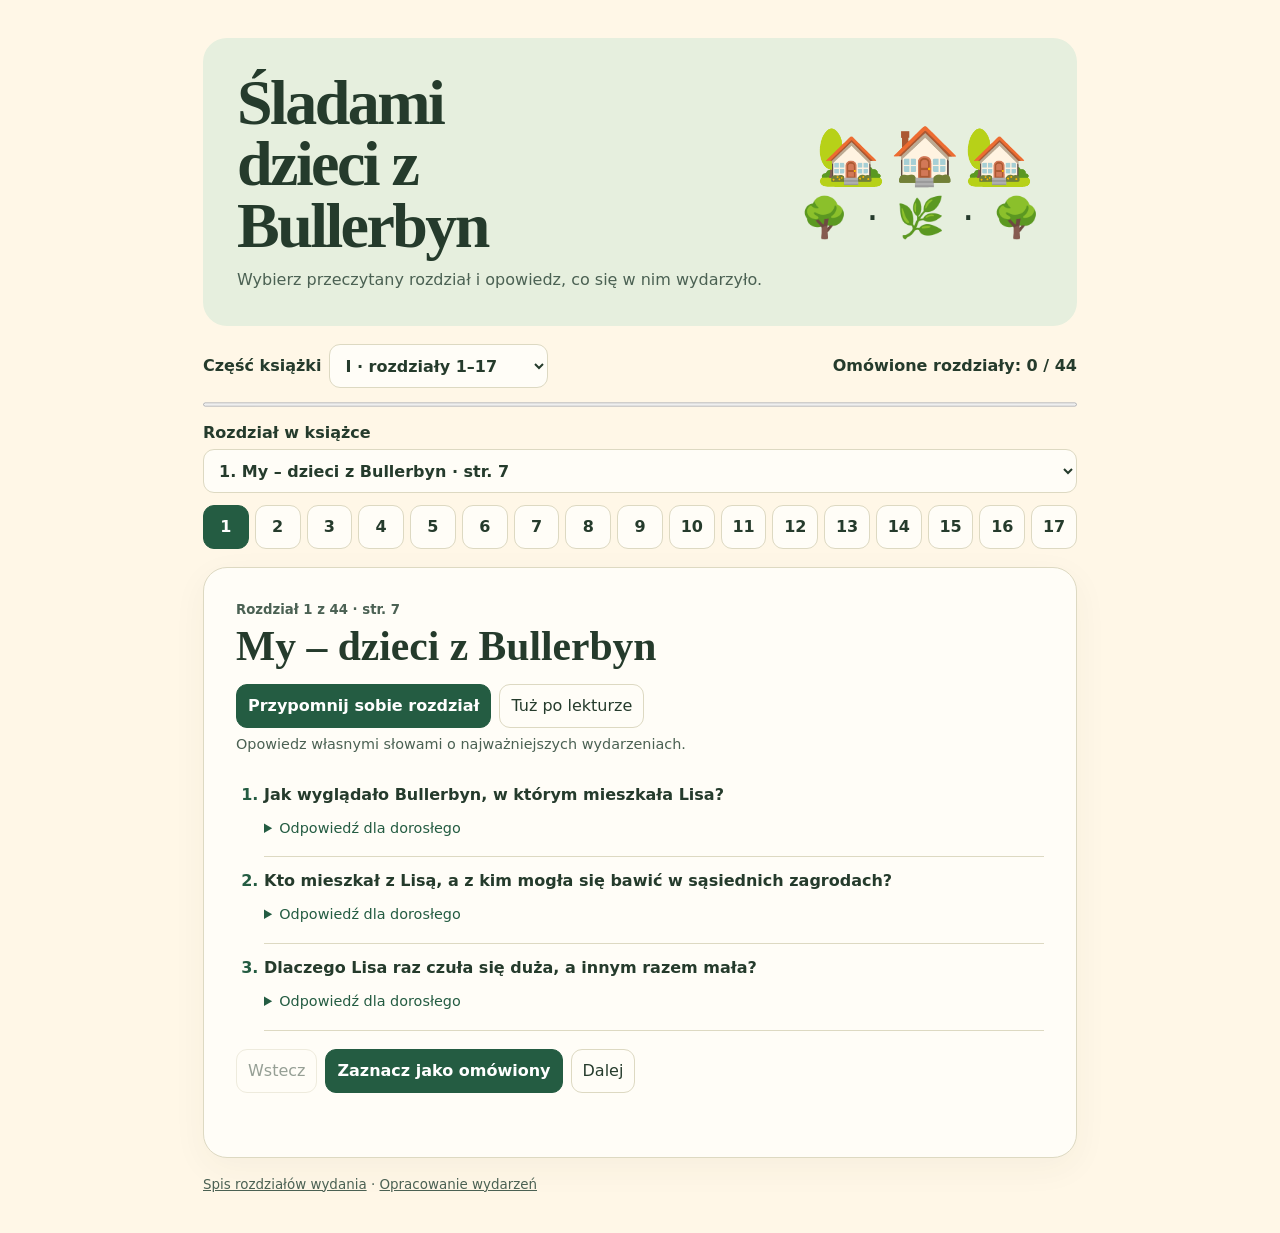
==== commit bd287108: "Match Bullerbyn chapter names and page numbers to the printed edition" ====
--- a/bullerbyn/index.html
+++ b/bullerbyn/index.html
@@ -23,6 +23,7 @@
 ol{padding-left:1.75rem;margin:15px 0 0}li{padding:12px 0;border-bottom:1px solid var(--border)}li::marker{font-weight:750;color:var(--leaf)}details{margin-top:6px}summary{color:var(--leaf);width:fit-content;font-size:.9rem;padding:5px 0}details p{background:#eef3e8;border-radius:9px;padding:8px 10px}
 nav{display:flex;gap:8px;flex-wrap:wrap;margin-top:18px}.primary{background:var(--leaf);color:white;border-color:var(--leaf);font-weight:700}footer{margin-top:17px;font-size:.84rem;color:var(--muted)}footer a{color:inherit}.status{min-height:1.5em;margin-top:8px;color:var(--leaf)}
 @media(max-width:440px){.art{display:none}nav button{flex:1}.route{align-items:flex-start}}
+.chapter-picker{display:grid;gap:4px;margin:12px 0;font-weight:700}.chapter-picker select{width:100%;min-width:0}
 </style>
 </head>
 <body>
@@ -36,6 +37,7 @@
 <strong id="tally"></strong>
 </div>
 <progress id="progress" max="44" value="0" aria-label="Omówione rozdziały"></progress>
+<label class="chapter-picker" for="chapter-picker">Rozdział w książce<select id="chapter-picker"></select></label>
 <div id="map" class="map" role="group" aria-label="Wybierz rozdział"></div>
 <section class="chapter" aria-labelledby="title">
 <p class="kicker" id="label"></p>
@@ -57,7 +59,7 @@
 </main>
 <script id="chapter-data" type="application/json">[
  [
-  "Trzy zagrody",
+  "My – dzieci z Bullerbyn",
   "Kto opowiada o dzieciach z Bullerbyn?",
   "Lisa.",
   "Z kim Lisa mieszka w Środkowej Zagrodzie?",
@@ -66,7 +68,7 @@
   "W Północnej mieszkają Britta i Anna, a w Południowej Olle."
  ],
  [
-  "Kłopoty z braćmi",
+  "Trudno wytrzymać z braćmi",
   "Dlaczego Lisie trudno było zasnąć albo poczytać we wspólnym pokoju?",
   "Bracia woleli się bawić albo gasili światło, żeby opowiadać straszne historie.",
   "Jak bracia sprawili, że krzesło wyglądało, jakby ruszało się samo?",
@@ -75,7 +77,7 @@
   "Po gałęziach lipy."
  ],
  [
-  "Urodzinowa niespodzianka",
+  "Moje najprzyjemniejsze urodziny",
   "Ile lat skończyła Lisa?",
   "Osiem.",
   "Dlaczego na początku urodzin zrobiło jej się przykro?",
@@ -84,7 +86,7 @@
   "Własny pokój. Wcześniej dzieliła pokój z braćmi."
  ],
  [
-  "Poczta między oknami",
+  "Dalsze przyjemności w dniu urodzin",
   "Co Lisa dostała od Anny i Britty?",
   "Książkę z bajkami.",
   "Jak dziewczynki przesyłały sobie wiadomości między oknami?",
@@ -93,7 +95,7 @@
   "Żeby przyjść, bo druga osoba ma coś ważnego do powiedzenia."
  ],
  [
-  "Początek wakacji",
+  "Lekcje się skończyły!",
   "Dokąd dzieci z Bullerbyn chodziły do szkoły?",
   "Do Wielkiej Wsi.",
   "Jak uczniowie przystroili salę na zakończenie roku?",
@@ -102,7 +104,7 @@
   "Żeby zobaczyć i usłyszeć, czego dzieci nauczyły się w szkole."
  ],
  [
-  "Kocięta u Kristin",
+  "Plewimy rzepę i dostajemy małego kotka",
   "Jaką pracę dzieci wykonywały przy rzepie?",
   "Wyrywały chwasty.",
   "Dlaczego dzieci schroniły się u Kristin?",
@@ -111,7 +113,7 @@
   "Mruczka."
  ],
  [
-  "Pies Ollego",
+  "W jaki sposób Olle dostał psa",
   "Do kogo należał Svipp, zanim zamieszkał z Ollem?",
   "Do szewca Grzecznego.",
   "Co Olle robił, żeby pies mu zaufał?",
@@ -120,7 +122,7 @@
   "Tata Ollego odkupił psa od szewca."
  ],
  [
-  "Zwierzęta i dziadziuś",
+  "Przyjemnie jest mieć własne zwierzę, lecz dziadziuś też jest dobrą rzeczą",
   "Jakimi zwierzętami opiekowała się Lisa?",
   "Królikami.",
   "Dlaczego Albert dostał później imię Albertyna?",
@@ -129,7 +131,7 @@
   "Czytały mu gazety."
  ],
  [
-  "Poziomki i mapa",
+  "Chłopcy nie mogą mieć przed nami żadnych tajemnic",
   "Co dziewczynki odkryły na przejażdżce?",
   "Miejsce, w którym rosło dużo poziomek.",
   "Gdzie chłopcy zrobili sobie tajne kryjówki?",
@@ -138,7 +140,7 @@
   "Zobaczyła mapę przesyłaną po sznurku i ją przechwyciła."
  ],
  [
-  "Noc w sianie",
+  "Śpimy w stogu",
   "Co dziewczynki zabrały na noc do stogu?",
   "Okrycia i kanapki.",
   "Kto wydawał odgłosy, które przestraszyły dziewczynki?",
@@ -147,7 +149,7 @@
   "Rano zmarzły. Ogrzały się i wróciły do własnych łóżek."
  ],
  [
-  "Plan ucieczki",
+  "Anna i ja uciekamy z domu",
   "Czyja opowieść podsunęła Annie i Lisie pomysł ucieczki?",
   "Opowieść dziadziusia o jego ucieczce w dzieciństwie.",
   "Jak Anna miała obudzić Lisę?",
@@ -156,7 +158,7 @@
   "Pociągnęli chłopcy. Anna wciąż spała."
  ],
  [
-  "Pokoik w skale",
+  "Urządzamy sobie pokoik do zabawy",
   "Gdzie dziewczynki urządziły pokoik?",
   "W szczelinie między skałami, na pastwisku.",
   "Czego użyły do urządzenia pokoiku?",
@@ -165,7 +167,7 @@
   "Britta była panią domu, Lisa udawała Agatę, a Anna dziecko."
  ],
  [
-  "Śladami chłopców",
+  "Jest tak, jak mówiłam – chłopcy nie mogą mieć przed nami żadnych tajemnic",
   "Kto pomógł dziewczynkom znaleźć chłopców i na czyj trop wpadł?",
   "Pies Svipp odnalazł Ollego.",
   "Z czego chłopcy zbudowali szałas?",
@@ -174,7 +176,7 @@
   "Dołączyły do niej, dostały własne przydomki i bawiły się razem z chłopcami."
  ],
  [
-  "Powrót do szkoły",
+  "Znów idziemy do szkoły",
   "Dlaczego dzieci z Bullerbyn musiały wcześnie wychodzić z domu?",
   "Szkoła była w innej wsi, a dzieci szły tam pieszo.",
   "Dlaczego pewnego dnia w szkole nie było lekcji?",
@@ -183,7 +185,7 @@
   "Rozpaliły ogień i przygotowały obiad. Odwiedziły ją też następnego dnia."
  ],
  [
-  "Przebieranki na strychu",
+  "Przebieramy się",
   "Skąd dziewczynki wzięły stroje do przebieranek?",
   "Ze strychu, gdzie leżały stare ubrania.",
   "W co przebrała się Britta?",
@@ -192,7 +194,7 @@
   "Dziadziusiowi."
  ],
  [
-  "Śnieg odcina drogę",
+  "Wielka śnieżyca",
   "Dlaczego dzieci postanowiły wrócić do domu mimo śnieżycy?",
   "Bały się, że rodzice będą się niepokoić.",
   "U kogo zatrzymały się, gdy nie mogły iść dalej?",
@@ -201,7 +203,7 @@
   "Rodzice przyjechali po nie z pługiem śnieżnym."
  ],
  [
-  "Przedświąteczne przygotowania",
+  "Wkrótce już święta!",
   "Co nauczycielka podarowała dzieciom przed przerwą świąteczną?",
   "Książki z bajkami.",
   "Po co dzieci kupiły kolorowy papier?",
@@ -210,7 +212,7 @@
   "Śnieżną latarnię."
  ],
  [
-  "Nowa mieszkanka",
+  "Kto mieszka w Bullerbyn",
   "Czyim dziadkiem był dziadziuś?",
   "Anny i Britty.",
   "Kto oprócz rodziny Lisy mieszkał i pracował w Środkowej Zagrodzie?",
@@ -219,7 +221,7 @@
   "Ollemu urodziła się siostra."
  ],
  [
-  "Gwiazdka w zagrodach",
+  "Jak obchodzimy w Bullerbyn Gwiazdkę",
   "Co trzeba było odgadnąć, żeby wygrać wielki piernik?",
   "Ile ziaren grochu jest w butelce.",
   "Kto wygrał konkurs?",
@@ -228,7 +230,7 @@
   "Kristin z Zagajnika."
  ],
  [
-  "Wyścig po śniegu",
+  "Jeździmy na saneczkach",
   "Do czego zwykle służyły sanie, które wyciągnął Lasse?",
   "Do wożenia drewna.",
   "W co zamieniły się sanie w wyobraźni dzieci?",
@@ -237,7 +239,7 @@
   "Wpadły w zaspę, a Lasse nabił sobie guza."
  ],
  [
-  "Czekanie na Nowy Rok",
+  "Czuwamy do północy w noc sylwestrową",
   "Do której godziny dzieci chciały nie zasnąć i dlaczego?",
   "Do północy, żeby powitać Nowy Rok.",
   "Z czego dzieci wróżyły i jaki kształt ucieszył Lisę?",
@@ -246,7 +248,7 @@
   "Bosse."
  ],
  [
-  "W odwiedzinach u cioci Jenny",
+  "Jedziemy z wizytą do cioci Jenny",
   "Czym rodziny pojechały do cioci Jenny?",
   "Saniami.",
   "Kto grał czarownicę i co udawało jej piec?",
@@ -255,7 +257,7 @@
   "Domek dla lalek."
  ],
  [
-  "Wypadek na lodzie",
+  "Lasse wpada do jeziora",
   "Dlaczego w lodzie był wycięty przerębel?",
   "Dorośli wycinali lód do lodowni.",
   "Dlaczego Lasse wpadł do wody?",
@@ -264,7 +266,7 @@
   "Położyły się na lodzie i trzymały się nawzajem. Bosse sięgnął po rękę Lassego."
  ],
  [
-  "Żarty w szkole",
+  "Idziemy do szkoły i żartujemy razem z panią",
   "Jaka zabawka rozśmieszyła klasę, gdy zakwiczała?",
   "Dmuchana świnka.",
   "Kogo pani poprosiła o zastąpienie jej w klasie?",
@@ -273,7 +275,7 @@
   "Przyszły bardzo wcześnie i przestawiły szkolny zegar."
  ],
  [
-  "Wielkanocne zwyczaje",
+  "Wielkanoc w Bullerbyn",
   "Jakiego psikusa dzieci robiły sobie nawzajem za pomocą karteczek?",
   "Przypinały sobie do pleców kartki ze śmiesznymi napisami.",
   "Za kogo przebrały się w Wielki Czwartek?",
@@ -282,7 +284,7 @@
   "Trzeba było zjeść jak najwięcej jajek na twardo. Wygrał Bosse."
  ],
  [
-  "Zakupy z pamięci",
+  "Anna i ja załatwiamy sprawunki",
   "Dlaczego Lisa nie zapisała listy zakupów?",
   "Nie znalazła ołówka i uznała, że zapamięta zakupy.",
   "Co dziewczynki robiły po drodze, żeby zapamiętać zakupy?",
@@ -291,7 +293,7 @@
   "Po drodze przypominały sobie kolejne rzeczy, których nie kupiły."
  ],
  [
-  "Nocne spotkanie z Wodnikiem",
+  "Patrzymy na Wodnika",
   "Kto opowiedział dzieciom o Wodniku?",
   "Młynarz Jan.",
   "Dlaczego dzieci wybrały się do młyna nocą?",
@@ -300,7 +302,7 @@
   "Lasse grał na grzebieniu."
  ],
  [
-  "Mała Kerstin",
+  "Nowa siostrzyczka Ollego",
   "Jak Olle mówił o siostrzyczce, gdy pozostałym dzieciom wydawała się pomarszczona?",
   "Uważał, że jest najpiękniejsza.",
   "Podczas jakiej uroczystości dzieci zmieniły zdanie o dziewczynce?",
@@ -309,7 +311,7 @@
   "Między innymi wykąpały ją, zmieniły pieluszkę i zabrały na spacer."
  ],
  [
-  "Pomysły na deszcz",
+  "Gdy pada deszcz",
   "Co Lisa upiekła, kiedy nudziła się w domu?",
   "Ciasto.",
   "Co mama zaproponowała Lisie do pomalowania?",
@@ -318,7 +320,7 @@
   "Kartkę o perłach ukrytych na wyspie."
  ],
  [
-  "Skarb na wyspie",
+  "Szukamy skarbu",
   "Gdzie dziewczynki znalazły puszkę?",
   "Pod stosem kamieni na wyspie.",
   "Co było w puszce zamiast pereł?",
@@ -327,7 +329,7 @@
   "Włożyły do puszki baranie bobki i zostawiły wiadomość, że to prawdziwe perły."
  ],
  [
-  "Jak sprawić komuś radość",
+  "Anna i ja sprawiamy ludziom przyjemność",
   "Co zainspirowało Lisę i Annę do robienia innym przyjemności?",
   "Słowa nauczycielki.",
   "Dlaczego Agacie sprawiłoby przyjemność, gdyby dziewczynki wyszły z kuchni?",
@@ -336,7 +338,7 @@
   "Chorej koleżance Marcie. Lisa dała lalkę, a Anna książkę z bajkami."
  ],
  [
-  "Osiemdziesiąte urodziny",
+  "Dziadziuś kończy osiemdziesiąt lat",
   "Ile lat skończył dziadziuś?",
   "Osiemdziesiąt.",
   "Jak dzieci pomogły mu poznać życzenia przysłane pocztą?",
@@ -345,7 +347,7 @@
   "Że zostaną w Bullerbyn także jako dorosłe."
  ],
  [
-  "Goście w Bullerbyn",
+  "W Bullerbyn jest zawsze wesoło",
   "Kto przyjechał do Bullerbyn w odwiedziny?",
   "Elegancka pani i jej córka Monika.",
   "Co Lasse robił przed gośćmi i w co przy tym zahaczył?",
@@ -354,7 +356,7 @@
   "Broszkę z czerwonych koralików."
  ],
  [
-  "Jagnię Lisy",
+  "Dostałam jagniątko",
   "Dlaczego jagnię potrzebowało pomocy Lisy?",
   "Jego mama nie miała mleka.",
   "Czym Lisa je karmiła na początku?",
@@ -363,7 +365,7 @@
   "Przybiegał do niej."
  ],
  [
-  "Baranek w klasie",
+  "Pontus idzie do szkoły",
   "Dlaczego Lisa chciała zabrać Pontusa do szkoły?",
   "Bracia twierdzili, że baranka nie da się tam zabrać. Lisa chciała pokazać, że można.",
   "Jak Lisa wyjaśniła nauczycielce obecność Pontusa?",
@@ -372,7 +374,7 @@
   "Rzucił się do biegu."
  ],
  [
-  "Długa droga do domu",
+  "Gdy wracamy ze szkoły",
   "Dla kogo dziewczynki kupiły cukierki ślazowe?",
   "Dla dziadziusia.",
   "Co znalazł Bosse i na co to wydał?",
@@ -381,7 +383,7 @@
   "Na przykład zakupy, zabawa w wodzie u szewca i zaglądanie do ptasiego gniazda."
  ],
  [
-  "Ząb Ollego",
+  "Ollemu rusza się ząb",
   "Dlaczego Olle nie chciał sam wyrwać zęba?",
   "Bał się.",
   "W jaki sposób Lasse wyciągnął ząb, gdy Olle spał?",
@@ -390,7 +392,7 @@
   "Na lampie."
  ],
  [
-  "Księżniczki nad strumykiem",
+  "Anna i ja same nie wiemy, co robimy",
   "Gdzie Lisa i Anna lubiły się bawić?",
   "W parowie, wśród kwiatów nad strumykiem.",
   "Kogo udawały dziewczynki?",
@@ -399,7 +401,7 @@
   "Chciały sprawdzić, czy zmieni się w księcia. Żaba uciekła."
  ],
  [
-  "Tajemnicza skrzynia",
+  "Skrzynia Mędrców",
   "Co chłopcy schowali w Skrzyni Mędrców?",
   "Swoje mleczne zęby.",
   "Gdzie ukryły się dziewczynki, gdy chłopcy wrócili?",
@@ -408,7 +410,7 @@
   "Starą sztuczną szczękę Agaty."
  ],
  [
-  "Ucieczka przed baranem",
+  "Lasse poluje na dzikie bawoły",
   "Gdzie dzieci schroniły się przed burzą?",
   "W Grzmiącej Jamie.",
   "Jakie zwierzę przestraszyło dzieci na wyspie?",
@@ -417,7 +419,7 @@
   "Przez otwór w dachu."
  ],
  [
-  "Święto letniej nocy",
+  "Noc świętojańska w Bullerbyn",
   "Wokół czego mieszkańcy tańczyli w noc świętojańską?",
   "Wokół drewnianego słupa przystrojonego kwiatami.",
   "Co dziewczynki miały zrobić w milczeniu podczas wróżby?",
@@ -426,7 +428,7 @@
   "Chciała, żeby przyśnił jej się przyszły mąż."
  ],
  [
-  "Handel wiśniami",
+  "„Wiśniowa Spółdzielnia”",
   "Skąd Lasse wziął pomysł na sprzedaż wiśni?",
   "Z gazety, w której przeczytał o cenie wiśni w Sztokholmie.",
   "Dlaczego dzieci przeniosły swoje stoisko na zakręt?",
@@ -435,7 +437,7 @@
   "Po równo między dzieci."
  ],
  [
-  "Dwie opiekunki",
+  "Może Anna i ja zostaniemy piastunkami do dzieci",
   "Kim Lisa i Anna miały się opiekować?",
   "Kerstin, młodszą siostrą Ollego.",
   "Co Kerstin zrobiła, gdy dziewczynki przestały ją zatrzymywać w wózku?",
@@ -444,7 +446,7 @@
   "Kerstin umazała się czarną pastą i bardzo krzyczała, gdy próbowały ją umyć."
  ],
  [
-  "Wyprawa na raki",
+  "Łowimy raki",
   "Z kim dzieci wyruszyły łowić raki?",
   "Z ojcami.",
   "Jak spędziły wieczór nad jeziorem?",
@@ -812,6 +814,7 @@
 const el = id => document.getElementById(id);
 const chapters = JSON.parse(el('chapter-data').textContent);
 const recallQuestions = JSON.parse(el('recall-data').textContent);
+const pages = [7,10,14,21,25,31,38,43,49,58,63,70,74,80,86,90,96,103,105,115,120,127,134,139,148,156,165,174,183,191,199,209,217,224,232,240,250,261,269,281,294,302,312,332];
 const starts = [0,17,32,44];
 const key = 'bullerbyn-reading-quest-v1';
 let selected = 0;
@@ -843,6 +846,7 @@
 function render(focus=false) {
   const part = selected < starts[1] ? 0 : selected < starts[2] ? 1 : 2;
   el('part').value = String(part);
+  el('chapter-picker').value = String(selected);
   el('map').replaceChildren();
   for (let i=starts[part];i<starts[part+1];i++) {
     const button = document.createElement('button');
@@ -854,7 +858,7 @@
   }
   const chapter = chapters[selected];
   el('title').textContent = chapter[0];
-  el('label').textContent = 'Rozdział ' + (selected+1) + ' z ' + chapters.length;
+  el('label').textContent = 'Rozdział ' + (selected+1) + ' z ' + chapters.length + ' · str. ' + pages[selected];
   renderQuestions();
   el('prev').disabled = selected===0;
   el('next').disabled = selected===chapters.length-1;
@@ -904,6 +908,13 @@
   render(true);
 }
 
+chapters.forEach(([title],index)=>{
+  const option = document.createElement('option');
+  option.value = String(index);
+  option.textContent = (index+1) + '. ' + title + ' · str. ' + pages[index];
+  el('chapter-picker').append(option);
+});
+el('chapter-picker').addEventListener('change',event=>openChapter(Number(event.target.value)));
 el('part').addEventListener('change',event=>openChapter(starts[Number(event.target.value)]));
 el('prev').addEventListener('click',()=>openChapter(selected-1));
 el('next').addEventListener('click',()=>openChapter(selected+1));
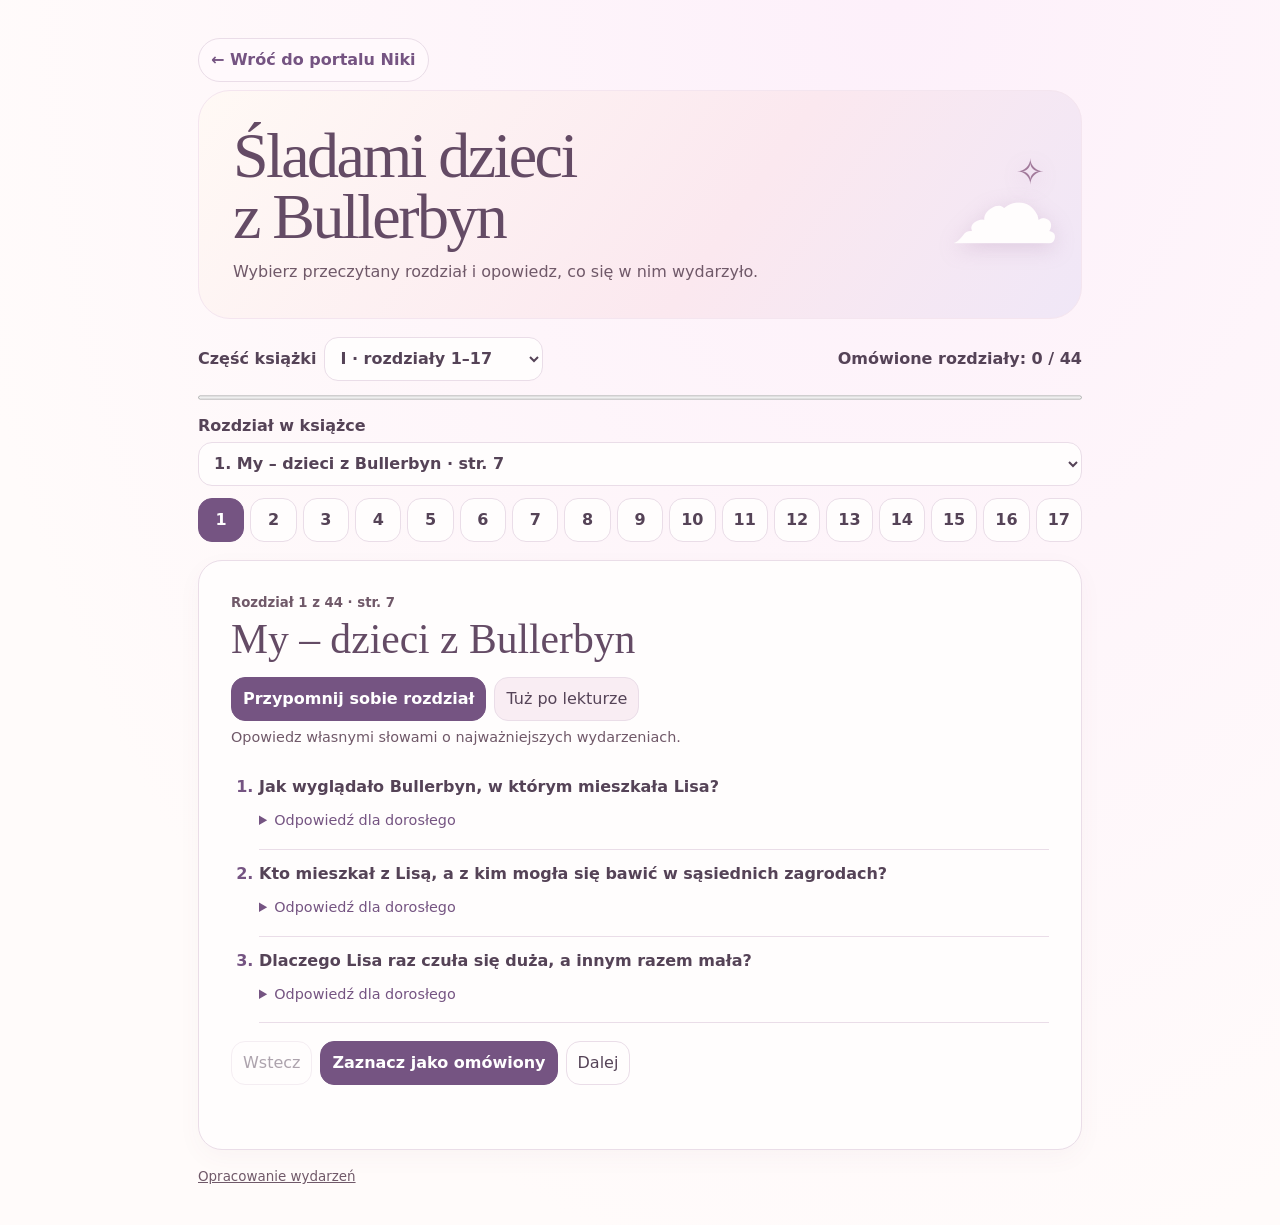
==== commit dbb0d06b: "Restyle Bullerbyn and link back to Nika’s portal" ====
--- a/bullerbyn/index.html
+++ b/bullerbyn/index.html
@@ -3,7 +3,7 @@
 <head>
 <meta charset="utf-8">
 <meta name="viewport" content="width=device-width,initial-scale=1">
-<meta name="theme-color" content="#fff7e7">
+<meta name="theme-color" content="#fff2f6">
 <title>Śladami dzieci z Bullerbyn</title>
 <style>
 :root{--ink:#253b2c;--muted:#4b6153;--paper:#fff7e7;--card:#fffdf7;--leaf:#245c42;--border:#ddd9c2}
@@ -24,13 +24,24 @@
 nav{display:flex;gap:8px;flex-wrap:wrap;margin-top:18px}.primary{background:var(--leaf);color:white;border-color:var(--leaf);font-weight:700}footer{margin-top:17px;font-size:.84rem;color:var(--muted)}footer a{color:inherit}.status{min-height:1.5em;margin-top:8px;color:var(--leaf)}
 @media(max-width:440px){.art{display:none}nav button{flex:1}.route{align-items:flex-start}}
 .chapter-picker{display:grid;gap:4px;margin:12px 0;font-weight:700}.chapter-picker select{width:100%;min-width:0}
+
+:root{--ink:#554357;--muted:#705969;--paper:#fffbfa;--card:#fffdfd;--leaf:#755482;--border:#eadde8}
+body{min-height:100vh;background:radial-gradient(ellipse at 70% 0,#fdf0fa,transparent 75%),var(--paper)}
+main{max-width:960px}.hero{background:linear-gradient(125deg,#fff9f5,#fbe8ef 60%,#f0e7f7);border:1px solid #f4e5ef;border-radius:32px}
+h1,h2{font-weight:400;color:#644b65}
+.art{position:relative;color:#fffdfd;text-shadow:0 5px 20px #b795b756;font-size:clamp(3.5rem,11vw,7rem);line-height:1}.art span{position:absolute;top:6%;right:0;color:#a1799a;font-size:.31em}
+.back{display:inline-flex;align-items:center;min-height:44px;padding:5px 12px;margin-bottom:8px;border:1px solid var(--border);border-radius:999px;background:#fff9fc;color:var(--leaf);font-weight:700;text-decoration:none}
+button,select{border-radius:14px}.map button.done,details p{background:#f2e9f7}.chapter{box-shadow:0 8px 24px #79516e0a}.mode button:not([aria-pressed="true"]){background:#f9edf3}
+button:hover:not(:disabled):not(.primary):not([aria-current]):not([aria-pressed="true"]),.back:hover{background:#f2e7f4}
+:focus-visible{outline-color:#936799}
 </style>
 </head>
 <body>
 <main>
+<a class="back" href="../nika-soft/index.html">← Wróć do portalu Niki</a>
 <header class="hero">
 <div><h1>Śladami dzieci z Bullerbyn</h1><p>Wybierz przeczytany rozdział i opowiedz, co się w nim wydarzyło.</p></div>
-<div class="art" aria-hidden="true">🏡 🏠 🏡<span>🌳 · 🌿 · 🌳</span></div>
+<div class="art" aria-hidden="true">☁<span>✧</span></div>
 </header>
 <div class="route">
 <label for="part">Część książki<select id="part"><option value="0">I · rozdziały 1–17</option><option value="1">II · rozdziały 18–32</option><option value="2">III · rozdziały 33–44</option></select></label>
@@ -55,7 +66,7 @@
 </nav>
 <p class="status" id="status" role="status"></p>
 </section>
-<footer><a href="https://lubimyczytac.pl/ksiazka/209271/dzieci-z-bullerbyn">Spis rozdziałów wydania</a> · <a href="https://www.bryk.pl/lektury/astrid-lindgren/dzieci-z-bullerbyn.streszczenie-szczegolowe">Opracowanie wydarzeń</a></footer>
+<footer><a href="https://www.bryk.pl/lektury/astrid-lindgren/dzieci-z-bullerbyn.streszczenie-szczegolowe">Opracowanie wydarzeń</a></footer>
 </main>
 <script id="chapter-data" type="application/json">[
  [
